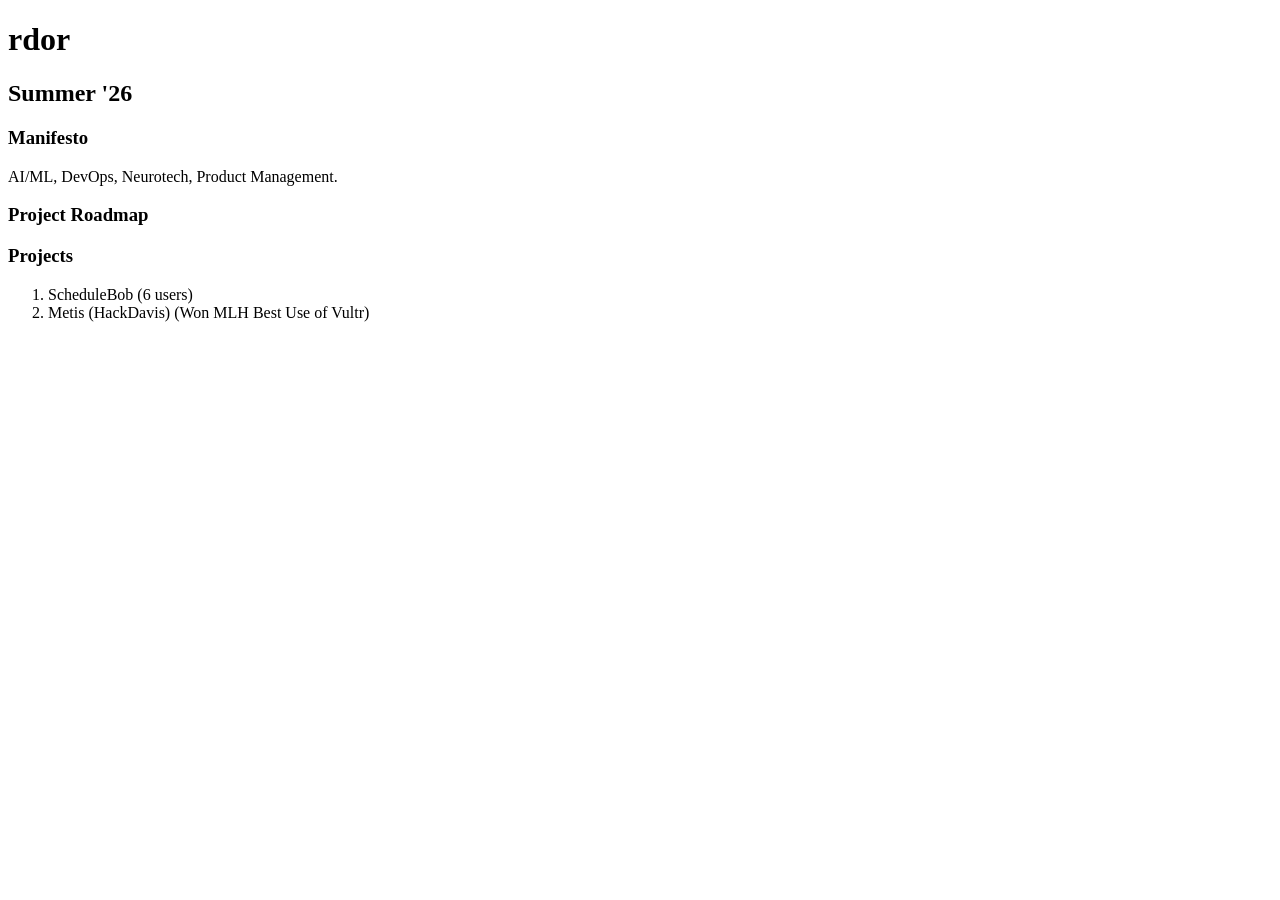
==== index.html @ 4d2eb52c "Initial structure" ====
<!DOCTYPE html>
<html lang="en">
<head>
    <meta charset="UTF-8">
    <meta name="viewport" content="width=device-width, initial-scale=1.0">
    <title>rdor</title>
</head>
<body>
    <h1>rdor</h1>
    <h2>Summer '26</h2>
    <h3>Manifesto</h3>
    <p>AI/ML, DevOps, Neurotech, Product Management.</p>
    <h3>Project Roadmap</h3>
    <ol>
    </ol>
    <h3>Projects</h3>
    <ol>
        <li>ScheduleBob (6 users)</li>
        <li>Metis (HackDavis) (Won MLH Best Use of Vultr)</li>
    </ol>
</body>
</html>
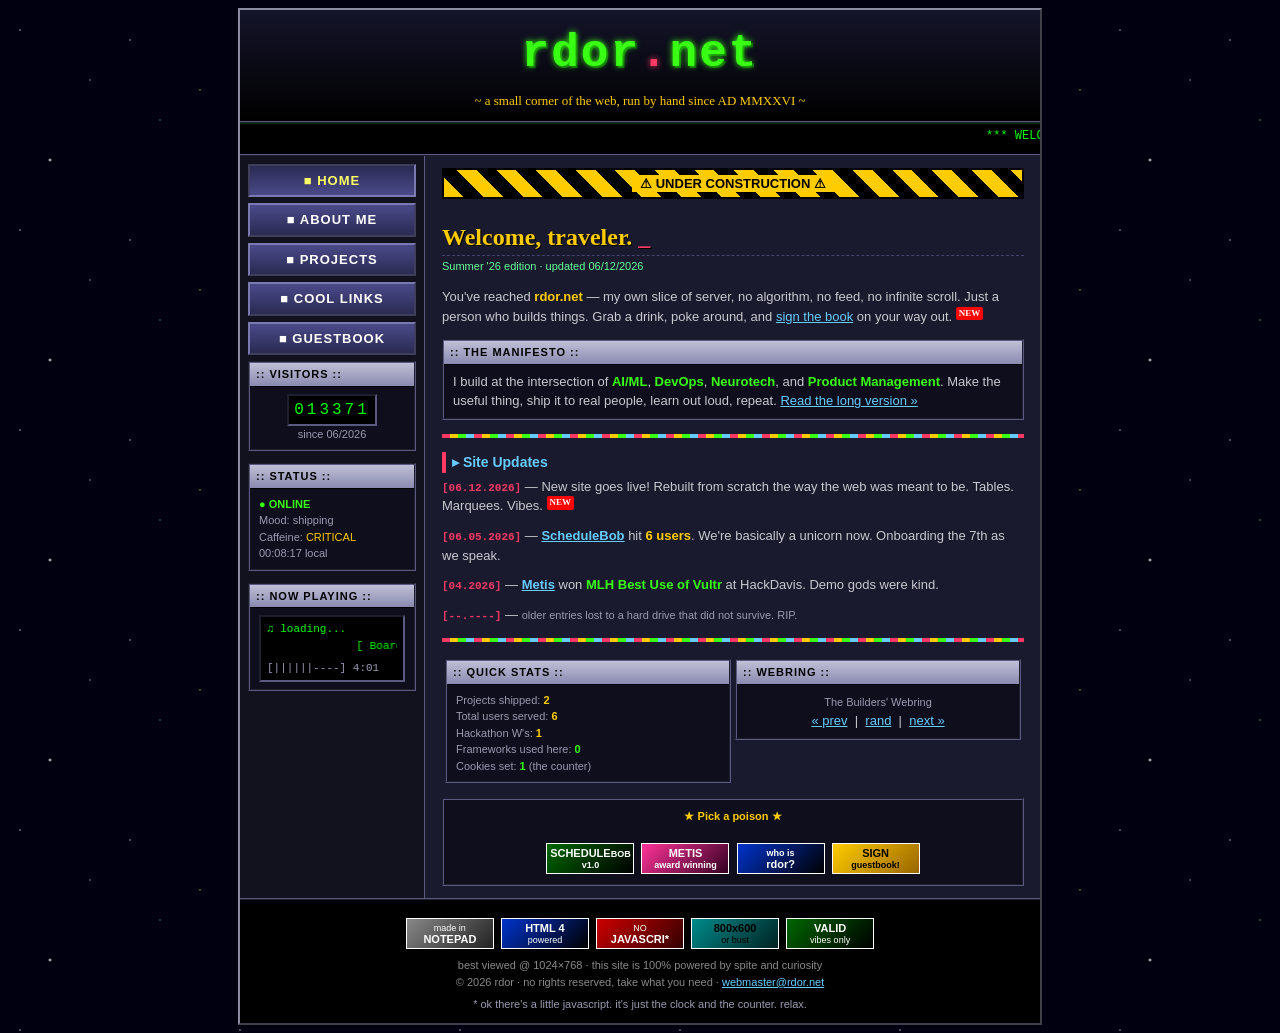
==== commit 6eb026a5: "Zamn Opus got taste" ====
--- a/index.html
+++ b/index.html
@@ -1,22 +1,203 @@
 <!DOCTYPE html>
+<!--
+   ____  ____   ___  ____   _ __   ___ _____
+  |  _ \|  _ \ / _ \|  _ \ | '_ \ / _ \_   _|
+  | |_) | | | | | | | |_) || | | |  __/ | |
+  |  _ <| |_| | |_| |  _ < |_| |_|\___| |_|
+  |_| \_\____/ \___/|_| \_\
+
+  rdor.net // hand-coded, no frameworks, no cookies (well, one — the hit counter)
+  if you're reading this: hi. the source is the site.
+-->
 <html lang="en">
 <head>
     <meta charset="UTF-8">
-    <meta name="viewport" content="width=device-width, initial-scale=1.0">
-    <title>rdor</title>
+    <meta http-equiv="X-UA-Compatible" content="IE=edge">
+    <meta name="viewport" content="width=820">
+    <meta name="description" content="rdor.net - personal HQ. AI/ML, DevOps, Neurotech, Product. Summer '26.">
+    <meta name="keywords" content="rdor, AI, ML, devops, neurotech, hackathon, personal homepage, webring">
+    <title>rdor.net :: HQ</title>
+    <link rel="stylesheet" href="style.css">
 </head>
 <body>
-    <h1>rdor</h1>
-    <h2>Summer '26</h2>
-    <h3>Manifesto</h3>
-    <p>AI/ML, DevOps, Neurotech, Product Management.</p>
-    <h3>Project Roadmap</h3>
-    <ol>
-    </ol>
-    <h3>Projects</h3>
-    <ol>
-        <li>ScheduleBob (6 users)</li>
-        <li>Metis (HackDavis) (Won MLH Best Use of Vultr)</li>
-    </ol>
+<div class="frame">
+
+    <!-- ===================== BANNER ===================== -->
+    <div class="banner">
+        <h1 class="logo">rdor<span class="dot">.</span>net</h1>
+        <p class="tagline">~ a small corner of the web, run by hand since AD MMXXVI ~</p>
+    </div>
+
+    <!-- ===================== TICKER ===================== -->
+    <div class="ticker">
+        <marquee scrollamount="4" behavior="scroll" direction="left">
+            *** WELCOME TO RDOR.NET *** you are visitor number
+            <span id="tickcount">000000</span> ***
+            ScheduleBob just crossed 6 users (!!) ***
+            Metis took MLH Best Use of Vultr @ HackDavis ***
+            sign the guestbook before you leave ***
+            this site looks best with the lights off ***
+        </marquee>
+    </div>
+
+    <!-- ===================== LAYOUT ===================== -->
+    <table class="layout"><tbody><tr>
+
+    <!-- --------------- SIDEBAR --------------- -->
+    <td class="sidebar">
+        <a class="navbtn here" href="index.html">&#9632; HOME</a>
+        <a class="navbtn" href="about.html">&#9632; ABOUT ME</a>
+        <a class="navbtn" href="projects.html">&#9632; PROJECTS</a>
+        <a class="navbtn" href="links.html">&#9632; COOL LINKS</a>
+        <a class="navbtn" href="guestbook.html">&#9632; GUESTBOOK</a>
+
+        <div class="panel">
+            <h3>:: Visitors ::</h3>
+            <div class="pbody" style="text-align:center;">
+                <div class="counter" id="hitcounter">000000</div>
+                <div class="small">since 06/2026</div>
+            </div>
+        </div>
+
+        <div class="panel">
+            <h3>:: Status ::</h3>
+            <div class="pbody small">
+                <span class="status-on">&#9679;</span> <b class="green">ONLINE</b><br>
+                Mood: shipping<br>
+                Caffeine: <span class="amber">CRITICAL</span><br>
+                <span id="localtime">--:--:--</span> local
+            </div>
+        </div>
+
+        <div class="panel">
+            <h3>:: Now Playing ::</h3>
+            <div class="pbody">
+                <div class="nowplaying">
+                    &#9835; loading...<br>
+                    <marquee scrollamount="3">[ Boards of Canada - Roygbiv ]</marquee>
+                    <span class="small">[||||||----] 4:01</span>
+                </div>
+            </div>
+        </div>
+    </td>
+
+    <!-- --------------- CONTENT --------------- -->
+    <td class="content">
+
+        <div class="construction">
+            <span>&#9888; UNDER CONSTRUCTION &#9888;</span>
+        </div>
+        <br>
+
+        <h2>Welcome, traveler. <span class="blink pink">_</span></h2>
+        <p class="subhead">Summer '26 edition &middot; updated 06/12/2026</p>
+
+        <p>
+            You've reached <b class="amber">rdor.net</b> &mdash; my own slice of server,
+            no algorithm, no feed, no infinite scroll. Just a person who builds things.
+            Grab a drink, poke around, and <a href="guestbook.html">sign the book</a>
+            on your way out. <span class="new">NEW</span>
+        </p>
+
+        <div class="panel">
+            <h3>:: The Manifesto ::</h3>
+            <div class="pbody">
+                <p style="margin:0;">
+                    I build at the intersection of
+                    <b class="green">AI/ML</b>,
+                    <b class="green">DevOps</b>,
+                    <b class="green">Neurotech</b>, and
+                    <b class="green">Product Management</b>.
+                    Make the useful thing, ship it to real people, learn out loud,
+                    repeat. <a href="about.html">Read the long version &raquo;</a>
+                </p>
+            </div>
+        </div>
+
+        <hr class="fancy">
+
+        <h4>&#9656; Site Updates</h4>
+
+        <div class="newsitem">
+            <span class="newsdate">[06.12.2026]</span> &mdash; New site goes live! Rebuilt
+            from scratch the way the web was meant to be. Tables. Marquees. Vibes.
+            <span class="new">NEW</span>
+        </div>
+        <div class="newsitem">
+            <span class="newsdate">[06.05.2026]</span> &mdash;
+            <a href="projects.html"><b>ScheduleBob</b></a> hit <b class="amber">6 users</b>.
+            We're basically a unicorn now. Onboarding the 7th as we speak.
+        </div>
+        <div class="newsitem">
+            <span class="newsdate">[04.2026]</span> &mdash;
+            <a href="projects.html"><b>Metis</b></a> won
+            <b class="green">MLH Best Use of Vultr</b> at HackDavis. Demo gods were kind.
+        </div>
+        <div class="newsitem">
+            <span class="newsdate">[--.----]</span> &mdash;
+            <span class="small">older entries lost to a hard drive that did not survive. RIP.</span>
+        </div>
+
+        <hr class="fancy">
+
+        <table width="100%"><tbody><tr>
+        <td width="50%" valign="top">
+            <div class="panel">
+                <h3>:: Quick Stats ::</h3>
+                <div class="pbody small">
+                    Projects shipped: <b class="amber">2</b><br>
+                    Total users served: <b class="amber">6</b><br>
+                    Hackathon W's: <b class="amber">1</b><br>
+                    Frameworks used here: <b class="green">0</b><br>
+                    Cookies set: <b class="green">1</b> (the counter)
+                </div>
+            </div>
+        </td>
+        <td width="50%" valign="top">
+            <div class="panel">
+                <h3>:: Webring ::</h3>
+                <div class="pbody" style="text-align:center;">
+                    <span class="small">The Builders' Webring</span><br>
+                    <a href="#">&laquo; prev</a> &nbsp;|&nbsp;
+                    <a href="#">rand</a> &nbsp;|&nbsp;
+                    <a href="#">next &raquo;</a>
+                </div>
+            </div>
+        </td>
+        </tr></tbody></table>
+
+        <div class="webring">
+            <b class="amber">&#9733; Pick a poison &#9733;</b><br><br>
+            <a class="btn88 b-green" href="projects.html"><b>SCHEDULE</b>BOB v1.0</a>
+            <a class="btn88 b-pink" href="projects.html"><b>METIS</b><br>award winning</a>
+            <a class="btn88 b-blue" href="about.html">who is<br><b>rdor?</b></a>
+            <a class="btn88 b-gold" href="guestbook.html"><b>SIGN</b><br>guestbook!</a>
+        </div>
+
+    </td>
+    </tr></tbody></table>
+
+    <!-- ===================== FOOTER ===================== -->
+    <div class="footer">
+        <div class="badges">
+            <a class="btn88 b-grey" href="#">made in<br><b>NOTEPAD</b></a>
+            <a class="btn88 b-blue" href="#"><b>HTML 4</b><br>powered</a>
+            <a class="btn88 b-red" href="#">NO<br><b>JAVASCRI*</b></a>
+            <a class="btn88 b-cyan" href="#"><b>800x600</b><br>or bust</a>
+            <a class="btn88 b-green" href="#"><b>VALID</b><br>vibes only</a>
+        </div>
+        <div>
+            best viewed @ 1024&times;768 &middot; this site is 100&#37; powered by spite and curiosity<br>
+            &copy; 2026 rdor &middot; no rights reserved, take what you need &middot;
+            <a href="mailto:rpatdoria@gmail.com">webmaster@rdor.net</a>
+        </div>
+        <div class="small" style="margin-top:6px;">
+            * ok there's a little javascript. it's just the clock and the counter. relax.
+        </div>
+    </div>
+
+</div>
+
+<script src="script.js"></script>
 </body>
-</html>+</html>
--- a/style.css
+++ b/style.css
@@ -0,0 +1,319 @@
+/* ============================================================= *
+ *  rdor.net  ::  master stylesheet  ::  hand-coded in Notepad    *
+ *  best viewed @ 1024x768 in a browser that respects the craft  *
+ * ============================================================= */
+
+html, body {
+    margin: 0;
+    padding: 0;
+}
+
+body {
+    /* tiled starfield, but it's all CSS so the GIF doesn't 404 in 2026 */
+    background-color: #000010;
+    background-image:
+        radial-gradient(1px 1px at 20px 30px, #fff, transparent),
+        radial-gradient(1px 1px at 90px 80px, #9fefff, transparent),
+        radial-gradient(1px 1px at 130px 40px, #fff, transparent),
+        radial-gradient(1px 1px at 160px 120px, #66ff99, transparent),
+        radial-gradient(2px 2px at 50px 160px, #ffffff, transparent),
+        radial-gradient(1px 1px at 200px 90px, #ffd9a0, transparent);
+    background-size: 220px 200px;
+    color: #c8c8d0;
+    font-family: Verdana, Geneva, "MS Sans Serif", sans-serif;
+    font-size: 13px;
+    line-height: 1.5;
+}
+
+a {
+    color: #66ccff;
+    text-decoration: underline;
+}
+a:visited { color: #b18cff; }
+a:hover {
+    color: #000040;
+    background: #ffff66;
+    text-decoration: none;
+}
+
+/* ------- the page frame: an honest-to-god layout table ------- */
+.frame {
+    width: 800px;
+    margin: 8px auto;
+    border: 2px outset #8a8aa0;
+    background: #1a1a2e;
+}
+
+/* ----------------------- top banner -------------------------- */
+.banner {
+    background: #000;
+    border-bottom: 2px ridge #5a5a80;
+    text-align: center;
+    padding: 10px 0 6px 0;
+    background-image: linear-gradient(180deg, #14142a, #000);
+}
+.banner .logo {
+    font-family: "Courier New", monospace;
+    font-weight: bold;
+    font-size: 46px;
+    letter-spacing: 2px;
+    margin: 0;
+    color: #39ff14;
+    text-shadow: 0 0 6px #39ff14, 2px 2px 0 #0a5d00;
+}
+.banner .logo .dot { color: #ff3864; text-shadow: 0 0 6px #ff3864; }
+.banner .tagline {
+    font-family: "Comic Sans MS", "Times New Roman", cursive;
+    color: #ffcc00;
+    font-size: 13px;
+    margin: 2px 0 4px 0;
+}
+
+/* ----------------------- marquee ----------------------------- */
+.ticker {
+    background: #000;
+    color: #00ff00;
+    font-family: "Courier New", monospace;
+    font-size: 12px;
+    border-top: 1px solid #003300;
+    border-bottom: 2px ridge #5a5a80;
+    padding: 3px 0;
+    overflow: hidden;
+}
+
+/* ----------------------- body grid --------------------------- */
+.layout { width: 100%; border-collapse: collapse; }
+.layout > tbody > tr > td { vertical-align: top; }
+
+.sidebar {
+    width: 168px;
+    background: #12121f;
+    border-right: 2px ridge #5a5a80;
+    padding: 8px;
+}
+.content {
+    padding: 12px 16px;
+}
+
+/* ----------------------- nav buttons ------------------------- */
+.navbtn {
+    display: block;
+    text-align: center;
+    margin: 0 0 6px 0;
+    padding: 5px 0;
+    color: #ffffff !important;
+    font-weight: bold;
+    text-decoration: none !important;
+    border: 2px outset #7a7ab0;
+    background: linear-gradient(180deg, #4a4a8a, #2a2a52);
+    letter-spacing: 1px;
+}
+.navbtn:hover {
+    border-style: inset;
+    background: linear-gradient(180deg, #ffcc00, #ff9900);
+    color: #000040 !important;
+}
+.navbtn.here {
+    border-style: inset;
+    background: linear-gradient(180deg, #2a2a52, #4a4a8a);
+    color: #ffff66 !important;
+}
+
+/* ----------------------- panels ------------------------------ */
+.panel {
+    border: 2px groove #5a5a80;
+    background: #0e0e1c;
+    margin: 0 0 12px 0;
+}
+.panel h3 {
+    margin: 0;
+    padding: 3px 6px;
+    font-size: 11px;
+    text-transform: uppercase;
+    letter-spacing: 1px;
+    color: #000;
+    background: linear-gradient(180deg, #c0c0d8, #8a8ab0);
+    border-bottom: 1px solid #000;
+}
+.panel .pbody { padding: 7px 9px; }
+
+/* ----------------------- content type ------------------------ */
+.content h2 {
+    font-family: "Times New Roman", Georgia, serif;
+    color: #ffcc00;
+    font-size: 24px;
+    margin: 0 0 2px 0;
+    border-bottom: 1px dashed #44446a;
+    text-shadow: 1px 1px 0 #000;
+}
+.content h2 .blink { color: #ff3864; }
+.subhead { color: #66ff99; font-size: 11px; margin: 0 0 12px 0; }
+
+.content h4 {
+    color: #66ccff;
+    margin: 14px 0 4px 0;
+    border-left: 4px solid #ff3864;
+    padding-left: 6px;
+    font-size: 14px;
+}
+
+hr.fancy {
+    border: 0;
+    height: 4px;
+    background: repeating-linear-gradient(90deg, #ff3864 0 8px, #ffcc00 8px 16px, #39ff14 16px 24px, #66ccff 24px 32px);
+    margin: 14px 0;
+}
+
+/* ----------------------- update log -------------------------- */
+.newsitem { margin: 0 0 10px 0; }
+.newsdate {
+    color: #ff3864;
+    font-family: "Courier New", monospace;
+    font-size: 11px;
+    font-weight: bold;
+}
+
+/* ----------------------- hit counter ------------------------- */
+.counter {
+    font-family: "Courier New", monospace;
+    background: #000;
+    color: #00ff00;
+    border: 2px inset #5a5a80;
+    padding: 2px 5px;
+    letter-spacing: 3px;
+    font-size: 16px;
+    display: inline-block;
+}
+
+/* ----------------------- 88x31 buttons ----------------------- */
+.btn88 {
+    display: inline-block;
+    width: 88px;
+    height: 31px;
+    line-height: 11px;
+    margin: 2px;
+    border: 1px solid #fff;
+    font-family: "MS Sans Serif", Tahoma, sans-serif;
+    font-size: 9px;
+    text-align: center;
+    color: #fff;
+    text-decoration: none !important;
+    overflow: hidden;
+    vertical-align: middle;
+    box-sizing: border-box;
+    padding-top: 4px;
+}
+.btn88 b { font-size: 11px; }
+.btn88:hover { background: #ffff66 !important; color: #000 !important; }
+
+/* a tiny palette of fake-badge gradients */
+.b-blue  { background: linear-gradient(135deg, #0033cc, #000); }
+.b-red   { background: linear-gradient(135deg, #cc0000, #330000); }
+.b-green { background: linear-gradient(135deg, #006600, #000); }
+.b-pink  { background: linear-gradient(135deg, #ff3399, #330022); }
+.b-cyan  { background: linear-gradient(135deg, #008b8b, #002222); color:#000; }
+.b-gold  { background: linear-gradient(135deg, #ffcc00, #996600); color:#000; }
+.b-grey  { background: linear-gradient(135deg, #888, #222); }
+
+/* ----------------------- under construction ------------------ */
+.construction {
+    background: repeating-linear-gradient(45deg, #ffcc00 0 14px, #000 14px 28px);
+    color: #000;
+    text-align: center;
+    font-weight: bold;
+    font-family: "Arial Black", Arial, sans-serif;
+    padding: 4px 0;
+    border: 2px solid #000;
+}
+.construction span {
+    background: #ffcc00;
+    padding: 1px 8px;
+}
+
+/* ----------------------- guestbook --------------------------- */
+.gbentry {
+    border: 1px solid #33335a;
+    background: #0a0a16;
+    padding: 6px 8px;
+    margin: 0 0 8px 0;
+}
+.gbmeta { color: #66ff99; font-size: 11px; }
+.gbmeta b { color: #ffcc00; }
+.gbtext { margin: 4px 0 0 0; }
+
+input.retro, textarea.retro {
+    background: #000;
+    color: #00ff00;
+    border: 2px inset #5a5a80;
+    font-family: "Courier New", monospace;
+    font-size: 12px;
+    padding: 3px;
+}
+.submit {
+    background: linear-gradient(180deg, #d0d0e0, #9a9ab8);
+    border: 2px outset #cfcfe8;
+    color: #000;
+    font-weight: bold;
+    padding: 3px 12px;
+    cursor: pointer;
+}
+.submit:active { border-style: inset; }
+
+/* ----------------------- now playing ------------------------- */
+.nowplaying {
+    font-family: "Courier New", monospace;
+    font-size: 11px;
+    color: #00ff00;
+    background: #000;
+    border: 2px inset #5a5a80;
+    padding: 4px 6px;
+}
+
+/* ----------------------- webring ----------------------------- */
+.webring {
+    text-align: center;
+    border: 2px groove #5a5a80;
+    background: #0e0e1c;
+    padding: 8px;
+    font-size: 11px;
+}
+.webring a { font-weight: bold; }
+
+/* ----------------------- footer ------------------------------ */
+.footer {
+    background: #000;
+    border-top: 2px ridge #5a5a80;
+    text-align: center;
+    padding: 10px 8px;
+    font-size: 11px;
+    color: #888;
+}
+.footer .badges { margin: 6px 0; }
+
+.small { font-size: 11px; color: #9a9ab0; }
+.green { color: #39ff14; }
+.amber { color: #ffcc00; }
+.pink  { color: #ff3864; }
+ul.disc { padding-left: 20px; }
+ul.disc li { margin: 3px 0; }
+
+/* a "new!" gif, hand-rolled */
+.new {
+    display: inline-block;
+    font-family: "Comic Sans MS", cursive;
+    font-size: 9px;
+    font-weight: bold;
+    color: #fff;
+    background: #ff0000;
+    padding: 0 3px;
+    border-radius: 2px;
+    animation: newblink 1s steps(2, jump-none) infinite;
+    vertical-align: super;
+}
+@keyframes newblink { 50% { opacity: 0; } }
+
+.blink { animation: newblink 1.1s steps(2, jump-none) infinite; }
+
+/* online status dot */
+.status-on  { color: #39ff14; }
+.status-off { color: #ff3864; }
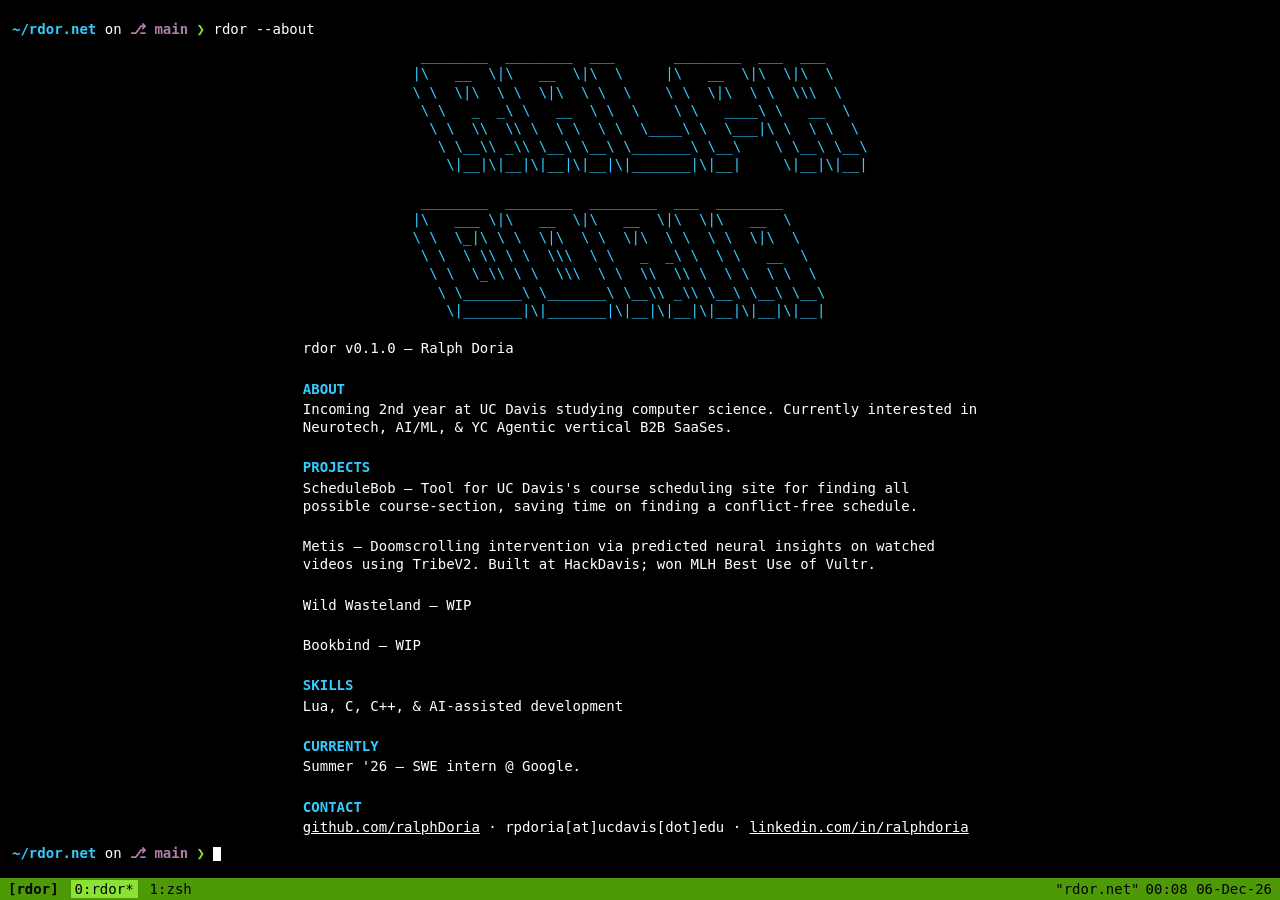
==== commit 5757192e: "Terminal style" ====
--- a/index.html
+++ b/index.html
@@ -1,203 +1,93 @@
 <!DOCTYPE html>
-<!--
-   ____  ____   ___  ____   _ __   ___ _____
-  |  _ \|  _ \ / _ \|  _ \ | '_ \ / _ \_   _|
-  | |_) | | | | | | | |_) || | | |  __/ | |
-  |  _ <| |_| | |_| |  _ < |_| |_|\___| |_|
-  |_| \_\____/ \___/|_| \_\
-
-  rdor.net // hand-coded, no frameworks, no cookies (well, one — the hit counter)
-  if you're reading this: hi. the source is the site.
--->
 <html lang="en">
 <head>
     <meta charset="UTF-8">
-    <meta http-equiv="X-UA-Compatible" content="IE=edge">
-    <meta name="viewport" content="width=820">
-    <meta name="description" content="rdor.net - personal HQ. AI/ML, DevOps, Neurotech, Product. Summer '26.">
-    <meta name="keywords" content="rdor, AI, ML, devops, neurotech, hackathon, personal homepage, webring">
-    <title>rdor.net :: HQ</title>
+    <meta name="viewport" content="width=device-width, initial-scale=1.0">
+    <title>rdor</title>
     <link rel="stylesheet" href="style.css">
 </head>
 <body>
-<div class="frame">
+    <div class="pane-wrap">
+        <div class="pane" id="pane">
+            <p class="prompt"><span class="dir">~/rdor.net</span> on <span class="branch">⎇ main</span> <span class="arrow">❯</span> <span class="cmd">rdor --about</span></p>
+            <pre class="logo">
+ ________  ________  ___       ________  ___  ___
+|\   __  \|\   __  \|\  \     |\   __  \|\  \|\  \
+\ \  \|\  \ \  \|\  \ \  \    \ \  \|\  \ \  \\\  \
+ \ \   _  _\ \   __  \ \  \    \ \   ____\ \   __  \
+  \ \  \\  \\ \  \ \  \ \  \____\ \  \___|\ \  \ \  \
+   \ \__\\ _\\ \__\ \__\ \_______\ \__\    \ \__\ \__\
+    \|__|\|__|\|__|\|__|\|_______|\|__|     \|__|\|__|
 
-    <!-- ===================== BANNER ===================== -->
-    <div class="banner">
-        <h1 class="logo">rdor<span class="dot">.</span>net</h1>
-        <p class="tagline">~ a small corner of the web, run by hand since AD MMXXVI ~</p>
+ ________  ________  ________  ___  ________
+|\   ___ \|\   __  \|\   __  \|\  \|\   __  \
+\ \  \_|\ \ \  \|\  \ \  \|\  \ \  \ \  \|\  \
+ \ \  \ \\ \ \  \\\  \ \   _  _\ \  \ \   __  \
+  \ \  \_\\ \ \  \\\  \ \  \\  \\ \  \ \  \ \  \
+   \ \_______\ \_______\ \__\\ _\\ \__\ \__\ \__\
+    \|_______|\|_______|\|__|\|__|\|__|\|__|\|__|
+            </pre>
+            <div class="about">
+                <p>rdor v0.1.0 — Ralph Doria</p>
+                <p>&nbsp;</p>
+                <p><span class="key">ABOUT</span></p>
+                <p>Incoming 2nd year at UC Davis studying computer science. Currently interested in Neurotech, AI/ML, & YC Agentic vertical B2B SaaSes.</p>
+                <p>&nbsp;</p>
+                <p><span class="key">PROJECTS</span></p>
+                <p>ScheduleBob — Tool for UC Davis's course scheduling site for finding all possible course-section, saving time on finding a conflict-free schedule.</p>
+                <p>&nbsp;</p>
+                <p>Metis — Doomscrolling intervention via predicted neural insights on watched videos using TribeV2. Built at HackDavis; won MLH Best Use of Vultr.</p>
+                <p>&nbsp;</p>
+                <p>Wild Wasteland — WIP</p>
+                <p>&nbsp;</p>
+                <p>Bookbind — WIP</p>
+                <p>&nbsp;</p>
+                <p><span class="key">SKILLS</span></p>
+                <p>Lua, C, C++, & AI-assisted development</p>
+                <p>&nbsp;</p>
+                <p><span class="key">CURRENTLY</span></p>
+                <p>Summer '26 — SWE intern @ Google.</p>
+                <p>&nbsp;</p>
+                <p><span class="key">CONTACT</span></p>
+                <p><a href="https://github.com/ralphDoria" target="_blank" rel="noopener noreferrer">github.com/ralphDoria</a> · rpdoria[at]ucdavis[dot]edu · <a href="https://www.linkedin.com/in/ralphdoria" target="_blank" rel="noopener noreferrer">linkedin.com/in/ralphdoria</a></p>
+            </div>
+            <p class="prompt"><span class="dir">~/rdor.net</span> on <span class="branch">⎇ main</span> <span class="arrow">❯</span> <span class="cursor"></span></p>
+        </div>
+        <span class="copy-mode" id="copy-mode"></span>
     </div>
+    <div class="tmux">
+        <span class="tmux-session">[rdor]</span>
+        <span class="tmux-window tmux-active">0:rdor*</span>
+        <span class="tmux-window">1:zsh</span>
+        <span class="tmux-right"><span class="tmux-host">"rdor.net"</span> <span id="tmux-clock"></span></span>
+    </div>
+    <script>
+        function tick() {
+            const now = new Date();
+            const time = now.toTimeString().slice(0, 5);
+            const date = now.toLocaleDateString('en-GB', { day: '2-digit', month: 'short', year: '2-digit' }).replace(/ /g, '-');
+            document.getElementById('tmux-clock').textContent = time + ' ' + date;
+        }
+        tick();
+        setInterval(tick, 1000);
 
-    <!-- ===================== TICKER ===================== -->
-    <div class="ticker">
-        <marquee scrollamount="4" behavior="scroll" direction="left">
-            *** WELCOME TO RDOR.NET *** you are visitor number
-            <span id="tickcount">000000</span> ***
-            ScheduleBob just crossed 6 users (!!) ***
-            Metis took MLH Best Use of Vultr @ HackDavis ***
-            sign the guestbook before you leave ***
-            this site looks best with the lights off ***
-        </marquee>
-    </div>
-
-    <!-- ===================== LAYOUT ===================== -->
-    <table class="layout"><tbody><tr>
-
-    <!-- --------------- SIDEBAR --------------- -->
-    <td class="sidebar">
-        <a class="navbtn here" href="index.html">&#9632; HOME</a>
-        <a class="navbtn" href="about.html">&#9632; ABOUT ME</a>
-        <a class="navbtn" href="projects.html">&#9632; PROJECTS</a>
-        <a class="navbtn" href="links.html">&#9632; COOL LINKS</a>
-        <a class="navbtn" href="guestbook.html">&#9632; GUESTBOOK</a>
-
-        <div class="panel">
-            <h3>:: Visitors ::</h3>
-            <div class="pbody" style="text-align:center;">
-                <div class="counter" id="hitcounter">000000</div>
-                <div class="small">since 06/2026</div>
-            </div>
-        </div>
-
-        <div class="panel">
-            <h3>:: Status ::</h3>
-            <div class="pbody small">
-                <span class="status-on">&#9679;</span> <b class="green">ONLINE</b><br>
-                Mood: shipping<br>
-                Caffeine: <span class="amber">CRITICAL</span><br>
-                <span id="localtime">--:--:--</span> local
-            </div>
-        </div>
-
-        <div class="panel">
-            <h3>:: Now Playing ::</h3>
-            <div class="pbody">
-                <div class="nowplaying">
-                    &#9835; loading...<br>
-                    <marquee scrollamount="3">[ Boards of Canada - Roygbiv ]</marquee>
-                    <span class="small">[||||||----] 4:01</span>
-                </div>
-            </div>
-        </div>
-    </td>
-
-    <!-- --------------- CONTENT --------------- -->
-    <td class="content">
-
-        <div class="construction">
-            <span>&#9888; UNDER CONSTRUCTION &#9888;</span>
-        </div>
-        <br>
-
-        <h2>Welcome, traveler. <span class="blink pink">_</span></h2>
-        <p class="subhead">Summer '26 edition &middot; updated 06/12/2026</p>
-
-        <p>
-            You've reached <b class="amber">rdor.net</b> &mdash; my own slice of server,
-            no algorithm, no feed, no infinite scroll. Just a person who builds things.
-            Grab a drink, poke around, and <a href="guestbook.html">sign the book</a>
-            on your way out. <span class="new">NEW</span>
-        </p>
-
-        <div class="panel">
-            <h3>:: The Manifesto ::</h3>
-            <div class="pbody">
-                <p style="margin:0;">
-                    I build at the intersection of
-                    <b class="green">AI/ML</b>,
-                    <b class="green">DevOps</b>,
-                    <b class="green">Neurotech</b>, and
-                    <b class="green">Product Management</b>.
-                    Make the useful thing, ship it to real people, learn out loud,
-                    repeat. <a href="about.html">Read the long version &raquo;</a>
-                </p>
-            </div>
-        </div>
-
-        <hr class="fancy">
-
-        <h4>&#9656; Site Updates</h4>
-
-        <div class="newsitem">
-            <span class="newsdate">[06.12.2026]</span> &mdash; New site goes live! Rebuilt
-            from scratch the way the web was meant to be. Tables. Marquees. Vibes.
-            <span class="new">NEW</span>
-        </div>
-        <div class="newsitem">
-            <span class="newsdate">[06.05.2026]</span> &mdash;
-            <a href="projects.html"><b>ScheduleBob</b></a> hit <b class="amber">6 users</b>.
-            We're basically a unicorn now. Onboarding the 7th as we speak.
-        </div>
-        <div class="newsitem">
-            <span class="newsdate">[04.2026]</span> &mdash;
-            <a href="projects.html"><b>Metis</b></a> won
-            <b class="green">MLH Best Use of Vultr</b> at HackDavis. Demo gods were kind.
-        </div>
-        <div class="newsitem">
-            <span class="newsdate">[--.----]</span> &mdash;
-            <span class="small">older entries lost to a hard drive that did not survive. RIP.</span>
-        </div>
-
-        <hr class="fancy">
-
-        <table width="100%"><tbody><tr>
-        <td width="50%" valign="top">
-            <div class="panel">
-                <h3>:: Quick Stats ::</h3>
-                <div class="pbody small">
-                    Projects shipped: <b class="amber">2</b><br>
-                    Total users served: <b class="amber">6</b><br>
-                    Hackathon W's: <b class="amber">1</b><br>
-                    Frameworks used here: <b class="green">0</b><br>
-                    Cookies set: <b class="green">1</b> (the counter)
-                </div>
-            </div>
-        </td>
-        <td width="50%" valign="top">
-            <div class="panel">
-                <h3>:: Webring ::</h3>
-                <div class="pbody" style="text-align:center;">
-                    <span class="small">The Builders' Webring</span><br>
-                    <a href="#">&laquo; prev</a> &nbsp;|&nbsp;
-                    <a href="#">rand</a> &nbsp;|&nbsp;
-                    <a href="#">next &raquo;</a>
-                </div>
-            </div>
-        </td>
-        </tr></tbody></table>
-
-        <div class="webring">
-            <b class="amber">&#9733; Pick a poison &#9733;</b><br><br>
-            <a class="btn88 b-green" href="projects.html"><b>SCHEDULE</b>BOB v1.0</a>
-            <a class="btn88 b-pink" href="projects.html"><b>METIS</b><br>award winning</a>
-            <a class="btn88 b-blue" href="about.html">who is<br><b>rdor?</b></a>
-            <a class="btn88 b-gold" href="guestbook.html"><b>SIGN</b><br>guestbook!</a>
-        </div>
-
-    </td>
-    </tr></tbody></table>
-
-    <!-- ===================== FOOTER ===================== -->
-    <div class="footer">
-        <div class="badges">
-            <a class="btn88 b-grey" href="#">made in<br><b>NOTEPAD</b></a>
-            <a class="btn88 b-blue" href="#"><b>HTML 4</b><br>powered</a>
-            <a class="btn88 b-red" href="#">NO<br><b>JAVASCRI*</b></a>
-            <a class="btn88 b-cyan" href="#"><b>800x600</b><br>or bust</a>
-            <a class="btn88 b-green" href="#"><b>VALID</b><br>vibes only</a>
-        </div>
-        <div>
-            best viewed @ 1024&times;768 &middot; this site is 100&#37; powered by spite and curiosity<br>
-            &copy; 2026 rdor &middot; no rights reserved, take what you need &middot;
-            <a href="mailto:rpatdoria@gmail.com">webmaster@rdor.net</a>
-        </div>
-        <div class="small" style="margin-top:6px;">
-            * ok there's a little javascript. it's just the clock and the counter. relax.
-        </div>
-    </div>
-
-</div>
-
-<script src="script.js"></script>
+        const pane = document.getElementById('pane');
+        const copyMode = document.getElementById('copy-mode');
+        function updateCopyMode() {
+            const lineHeight = parseFloat(getComputedStyle(pane).lineHeight);
+            const maxScroll = pane.scrollHeight - pane.clientHeight;
+            const fromBottom = Math.round((maxScroll - pane.scrollTop) / lineHeight);
+            const total = Math.round(maxScroll / lineHeight);
+            if (fromBottom > 0) {
+                copyMode.textContent = '[' + fromBottom + '/' + total + ']';
+                copyMode.style.display = 'block';
+            } else {
+                copyMode.style.display = 'none';
+            }
+        }
+        pane.addEventListener('scroll', updateCopyMode);
+        window.addEventListener('resize', updateCopyMode);
+        updateCopyMode();
+    </script>
 </body>
 </html>
--- a/style.css
+++ b/style.css
@@ -1,319 +1,164 @@
-/* ============================================================= *
- *  rdor.net  ::  master stylesheet  ::  hand-coded in Notepad    *
- *  best viewed @ 1024x768 in a browser that respects the craft  *
- * ============================================================= */
-
-html, body {
+body {
+    background-color: black;
+    color: white;
+    font-family: monospace;
+    font-size: 14px;
+    line-height: 1.3;
     margin: 0;
-    padding: 0;
-}
-
-body {
-    /* tiled starfield, but it's all CSS so the GIF doesn't 404 in 2026 */
-    background-color: #000010;
-    background-image:
-        radial-gradient(1px 1px at 20px 30px, #fff, transparent),
-        radial-gradient(1px 1px at 90px 80px, #9fefff, transparent),
-        radial-gradient(1px 1px at 130px 40px, #fff, transparent),
-        radial-gradient(1px 1px at 160px 120px, #66ff99, transparent),
-        radial-gradient(2px 2px at 50px 160px, #ffffff, transparent),
-        radial-gradient(1px 1px at 200px 90px, #ffd9a0, transparent);
-    background-size: 220px 200px;
-    color: #c8c8d0;
-    font-family: Verdana, Geneva, "MS Sans Serif", sans-serif;
-    font-size: 13px;
-    line-height: 1.5;
-}
-
-a {
-    color: #66ccff;
-    text-decoration: underline;
-}
-a:visited { color: #b18cff; }
-a:hover {
-    color: #000040;
-    background: #ffff66;
-    text-decoration: none;
-}
-
-/* ------- the page frame: an honest-to-god layout table ------- */
-.frame {
-    width: 800px;
-    margin: 8px auto;
-    border: 2px outset #8a8aa0;
-    background: #1a1a2e;
-}
-
-/* ----------------------- top banner -------------------------- */
-.banner {
-    background: #000;
-    border-bottom: 2px ridge #5a5a80;
-    text-align: center;
-    padding: 10px 0 6px 0;
-    background-image: linear-gradient(180deg, #14142a, #000);
-}
-.banner .logo {
-    font-family: "Courier New", monospace;
-    font-weight: bold;
-    font-size: 46px;
-    letter-spacing: 2px;
-    margin: 0;
-    color: #39ff14;
-    text-shadow: 0 0 6px #39ff14, 2px 2px 0 #0a5d00;
-}
-.banner .logo .dot { color: #ff3864; text-shadow: 0 0 6px #ff3864; }
-.banner .tagline {
-    font-family: "Comic Sans MS", "Times New Roman", cursive;
-    color: #ffcc00;
-    font-size: 13px;
-    margin: 2px 0 4px 0;
-}
-
-/* ----------------------- marquee ----------------------------- */
-.ticker {
-    background: #000;
-    color: #00ff00;
-    font-family: "Courier New", monospace;
-    font-size: 12px;
-    border-top: 1px solid #003300;
-    border-bottom: 2px ridge #5a5a80;
-    padding: 3px 0;
+    height: 100vh;
+    display: flex;
+    flex-direction: column;
     overflow: hidden;
 }
 
-/* ----------------------- body grid --------------------------- */
-.layout { width: 100%; border-collapse: collapse; }
-.layout > tbody > tr > td { vertical-align: top; }
-
-.sidebar {
-    width: 168px;
-    background: #12121f;
-    border-right: 2px ridge #5a5a80;
-    padding: 8px;
-}
-.content {
-    padding: 12px 16px;
+.pane-wrap {
+    position: relative;
+    flex: 1;
+    min-height: 120px;
+    display: flex;
+    flex-direction: column;
 }
 
-/* ----------------------- nav buttons ------------------------- */
-.navbtn {
-    display: block;
-    text-align: center;
-    margin: 0 0 6px 0;
-    padding: 5px 0;
-    color: #ffffff !important;
-    font-weight: bold;
-    text-decoration: none !important;
-    border: 2px outset #7a7ab0;
-    background: linear-gradient(180deg, #4a4a8a, #2a2a52);
-    letter-spacing: 1px;
-}
-.navbtn:hover {
-    border-style: inset;
-    background: linear-gradient(180deg, #ffcc00, #ff9900);
-    color: #000040 !important;
-}
-.navbtn.here {
-    border-style: inset;
-    background: linear-gradient(180deg, #2a2a52, #4a4a8a);
-    color: #ffff66 !important;
+.pane {
+    flex: 1;
+    padding: 12px;
+    overflow-y: auto;
+    /* tmux copy mode has no scrollbar; the [n/total] indicator shows position */
+    scrollbar-width: none;
 }
 
-/* ----------------------- panels ------------------------------ */
-.panel {
-    border: 2px groove #5a5a80;
-    background: #0e0e1c;
-    margin: 0 0 12px 0;
-}
-.panel h3 {
-    margin: 0;
-    padding: 3px 6px;
-    font-size: 11px;
-    text-transform: uppercase;
-    letter-spacing: 1px;
-    color: #000;
-    background: linear-gradient(180deg, #c0c0d8, #8a8ab0);
-    border-bottom: 1px solid #000;
-}
-.panel .pbody { padding: 7px 9px; }
-
-/* ----------------------- content type ------------------------ */
-.content h2 {
-    font-family: "Times New Roman", Georgia, serif;
-    color: #ffcc00;
-    font-size: 24px;
-    margin: 0 0 2px 0;
-    border-bottom: 1px dashed #44446a;
-    text-shadow: 1px 1px 0 #000;
-}
-.content h2 .blink { color: #ff3864; }
-.subhead { color: #66ff99; font-size: 11px; margin: 0 0 12px 0; }
-
-.content h4 {
-    color: #66ccff;
-    margin: 14px 0 4px 0;
-    border-left: 4px solid #ff3864;
-    padding-left: 6px;
-    font-size: 14px;
+.pane::-webkit-scrollbar {
+    display: none;
 }
 
-hr.fancy {
-    border: 0;
-    height: 4px;
-    background: repeating-linear-gradient(90deg, #ff3864 0 8px, #ffcc00 8px 16px, #39ff14 16px 24px, #66ccff 24px 32px);
-    margin: 14px 0;
-}
-
-/* ----------------------- update log -------------------------- */
-.newsitem { margin: 0 0 10px 0; }
-.newsdate {
-    color: #ff3864;
-    font-family: "Courier New", monospace;
-    font-size: 11px;
+.copy-mode {
+    display: none;
+    position: absolute;
+    top: 4px;
+    right: 8px;
+    background: #fce94f;
+    color: black;
+    padding: 0 4px;
     font-weight: bold;
 }
 
-/* ----------------------- hit counter ------------------------- */
-.counter {
-    font-family: "Courier New", monospace;
-    background: #000;
-    color: #00ff00;
-    border: 2px inset #5a5a80;
-    padding: 2px 5px;
-    letter-spacing: 3px;
-    font-size: 16px;
-    display: inline-block;
+.about {
+    /* centered as a block, but text reads left-aligned within it */
+    width: fit-content;
+    max-width: 80ch;
+    margin: 0 auto;
+    text-align: left;
 }
 
-/* ----------------------- 88x31 buttons ----------------------- */
-.btn88 {
-    display: inline-block;
-    width: 88px;
-    height: 31px;
-    line-height: 11px;
-    margin: 2px;
-    border: 1px solid #fff;
-    font-family: "MS Sans Serif", Tahoma, sans-serif;
-    font-size: 9px;
-    text-align: center;
-    color: #fff;
-    text-decoration: none !important;
-    overflow: hidden;
-    vertical-align: middle;
-    box-sizing: border-box;
-    padding-top: 4px;
-}
-.btn88 b { font-size: 11px; }
-.btn88:hover { background: #ffff66 !important; color: #000 !important; }
-
-/* a tiny palette of fake-badge gradients */
-.b-blue  { background: linear-gradient(135deg, #0033cc, #000); }
-.b-red   { background: linear-gradient(135deg, #cc0000, #330000); }
-.b-green { background: linear-gradient(135deg, #006600, #000); }
-.b-pink  { background: linear-gradient(135deg, #ff3399, #330022); }
-.b-cyan  { background: linear-gradient(135deg, #008b8b, #002222); color:#000; }
-.b-gold  { background: linear-gradient(135deg, #ffcc00, #996600); color:#000; }
-.b-grey  { background: linear-gradient(135deg, #888, #222); }
-
-/* ----------------------- under construction ------------------ */
-.construction {
-    background: repeating-linear-gradient(45deg, #ffcc00 0 14px, #000 14px 28px);
-    color: #000;
-    text-align: center;
-    font-weight: bold;
-    font-family: "Arial Black", Arial, sans-serif;
-    padding: 4px 0;
-    border: 2px solid #000;
-}
-.construction span {
-    background: #ffcc00;
-    padding: 1px 8px;
+.about p {
+    margin: 2px 0;
 }
 
-/* ----------------------- guestbook --------------------------- */
-.gbentry {
-    border: 1px solid #33335a;
-    background: #0a0a16;
-    padding: 6px 8px;
-    margin: 0 0 8px 0;
-}
-.gbmeta { color: #66ff99; font-size: 11px; }
-.gbmeta b { color: #ffcc00; }
-.gbtext { margin: 4px 0 0 0; }
-
-input.retro, textarea.retro {
-    background: #000;
-    color: #00ff00;
-    border: 2px inset #5a5a80;
-    font-family: "Courier New", monospace;
-    font-size: 12px;
-    padding: 3px;
-}
-.submit {
-    background: linear-gradient(180deg, #d0d0e0, #9a9ab8);
-    border: 2px outset #cfcfe8;
-    color: #000;
-    font-weight: bold;
-    padding: 3px 12px;
-    cursor: pointer;
-}
-.submit:active { border-style: inset; }
-
-/* ----------------------- now playing ------------------------- */
-.nowplaying {
-    font-family: "Courier New", monospace;
-    font-size: 11px;
-    color: #00ff00;
-    background: #000;
-    border: 2px inset #5a5a80;
-    padding: 4px 6px;
+.tmux {
+    flex-shrink: 0;
+    background: #4e9a06;
+    color: black;
+    display: flex;
+    align-items: center;
+    gap: 12px;
+    padding: 2px 8px;
 }
 
-/* ----------------------- webring ----------------------------- */
-.webring {
-    text-align: center;
-    border: 2px groove #5a5a80;
-    background: #0e0e1c;
-    padding: 8px;
-    font-size: 11px;
+.tmux span {
+    white-space: nowrap;
 }
-.webring a { font-weight: bold; }
 
-/* ----------------------- footer ------------------------------ */
-.footer {
-    background: #000;
-    border-top: 2px ridge #5a5a80;
-    text-align: center;
-    padding: 10px 8px;
-    font-size: 11px;
-    color: #888;
+.tmux-session {
+    font-weight: bold;
+    flex-shrink: 0;
 }
-.footer .badges { margin: 6px 0; }
 
-.small { font-size: 11px; color: #9a9ab0; }
-.green { color: #39ff14; }
-.amber { color: #ffcc00; }
-.pink  { color: #ff3864; }
-ul.disc { padding-left: 20px; }
-ul.disc li { margin: 3px 0; }
+.tmux-window {
+    overflow: hidden;
+    text-overflow: ellipsis;
+    min-width: 0;
+}
 
-/* a "new!" gif, hand-rolled */
-.new {
+.tmux-active {
+    background: #8ae234;
+    padding: 0 4px;
+    flex-shrink: 0;
+}
+
+.tmux-right {
+    margin-left: auto;
+    display: flex;
+    gap: 6px;
+    min-width: 0;
+}
+
+.tmux-host {
+    overflow: hidden;
+    text-overflow: ellipsis;
+    min-width: 0;
+}
+
+#tmux-clock {
+    flex-shrink: 0;
+}
+
+.prompt {
+    margin: 8px 0;
+}
+
+.dir {
+    color: #33ccff;
+    font-weight: bold;
+}
+
+.branch {
+    color: #ad7fa8;
+    font-weight: bold;
+}
+
+.arrow {
+    color: #8ae234;
+    font-weight: bold;
+}
+
+.cmd {
+    color: white;
+}
+
+.cursor {
     display: inline-block;
-    font-family: "Comic Sans MS", cursive;
-    font-size: 9px;
+    width: 8px;
+    height: 14px;
+    background: white;
+    vertical-align: text-bottom;
+    animation: blink 1.1s steps(1) infinite;
+}
+
+@keyframes blink {
+    50% { opacity: 0; }
+}
+
+.logo {
+    color: #33ccff;
+    margin: 0 auto;
+    /* center the art as a block, but keep its lines left-aligned so the art isn't distorted */
+    width: fit-content;
+    text-align: left;
+    /* widest art line is ~54ch; scale the font down so it always fits the viewport */
+    font-size: min(14px, calc((100vw - 40px) / 33));
+}
+
+.key {
+    color: #33ccff;
     font-weight: bold;
-    color: #fff;
-    background: #ff0000;
-    padding: 0 3px;
-    border-radius: 2px;
-    animation: newblink 1s steps(2, jump-none) infinite;
-    vertical-align: super;
 }
-@keyframes newblink { 50% { opacity: 0; } }
 
-.blink { animation: newblink 1.1s steps(2, jump-none) infinite; }
+.about a {
+    /* terminal-style links: inherit the text color, underline marks them clickable */
+    color: inherit;
+    text-decoration: underline;
+}
 
-/* online status dot */
-.status-on  { color: #39ff14; }
-.status-off { color: #ff3864; }
+.about a:hover {
+    color: #33ccff;
+}
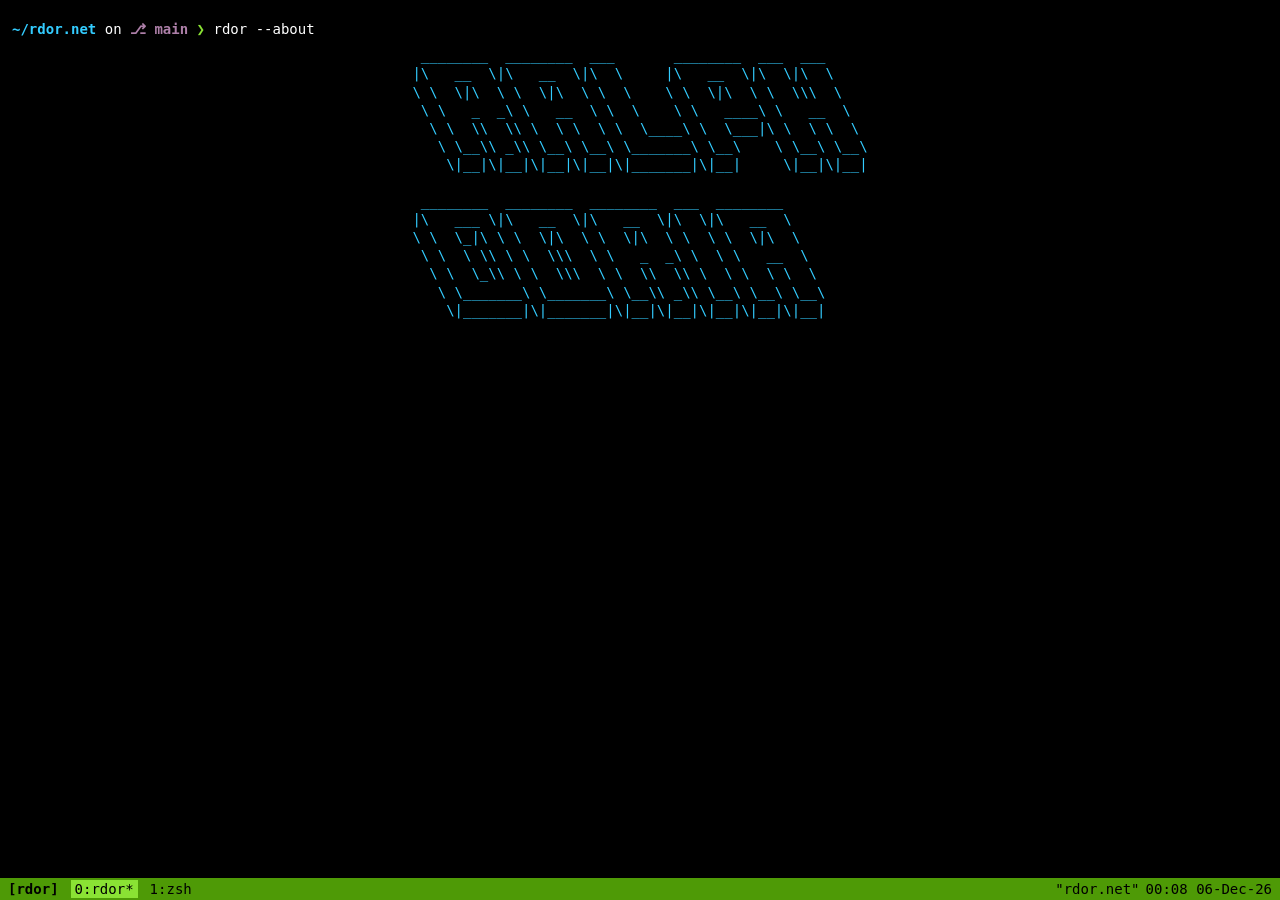
==== commit 30d5346e: "Add command typing & display animation" ====
--- a/index.html
+++ b/index.html
@@ -5,11 +5,16 @@
     <meta name="viewport" content="width=device-width, initial-scale=1.0">
     <title>rdor</title>
     <link rel="stylesheet" href="style.css">
+    <script>
+        // marks that JS is available so CSS can hide content for the boot
+        // animation; without JS the page renders fully, no animation
+        document.documentElement.classList.add('js');
+    </script>
 </head>
 <body>
     <div class="pane-wrap">
         <div class="pane" id="pane">
-            <p class="prompt"><span class="dir">~/rdor.net</span> on <span class="branch">⎇ main</span> <span class="arrow">❯</span> <span class="cmd">rdor --about</span></p>
+            <p class="prompt" id="prompt-in"><span class="dir">~/rdor.net</span> on <span class="branch">⎇ main</span> <span class="arrow">❯</span> <span class="cmd" id="cmd">rdor --about</span></p>
             <pre class="logo">
  ________  ________  ___       ________  ___  ___
 |\   __  \|\   __  \|\  \     |\   __  \|\  \|\  \
@@ -46,12 +51,12 @@
                 <p>Lua, C, C++, & AI-assisted development</p>
                 <p>&nbsp;</p>
                 <p><span class="key">CURRENTLY</span></p>
-                <p>Summer '26 — SWE intern @ Google.</p>
+                <p>Summer '26 — exploring interests</p>
                 <p>&nbsp;</p>
                 <p><span class="key">CONTACT</span></p>
                 <p><a href="https://github.com/ralphDoria" target="_blank" rel="noopener noreferrer">github.com/ralphDoria</a> · rpdoria[at]ucdavis[dot]edu · <a href="https://www.linkedin.com/in/ralphdoria" target="_blank" rel="noopener noreferrer">linkedin.com/in/ralphdoria</a></p>
             </div>
-            <p class="prompt"><span class="dir">~/rdor.net</span> on <span class="branch">⎇ main</span> <span class="arrow">❯</span> <span class="cursor"></span></p>
+            <p class="prompt" id="prompt-out"><span class="dir">~/rdor.net</span> on <span class="branch">⎇ main</span> <span class="arrow">❯</span> <span class="cursor"></span></p>
         </div>
         <span class="copy-mode" id="copy-mode"></span>
     </div>
@@ -88,6 +93,46 @@
         pane.addEventListener('scroll', updateCopyMode);
         window.addEventListener('resize', updateCopyMode);
         updateCopyMode();
+
+        const sleep = (ms) => new Promise((resolve) => setTimeout(resolve, ms));
+
+        async function boot() {
+            const promptIn = document.getElementById('prompt-in');
+            const cmd = document.getElementById('cmd');
+            const logo = document.querySelector('.logo');
+            const aboutLines = document.querySelectorAll('.about > p');
+            const promptOut = document.getElementById('prompt-out');
+
+            const cmdText = cmd.textContent;
+            cmd.textContent = '';
+
+            // prompt is there from the start; the command types right away
+            const cursor = document.createElement('span');
+            cursor.className = 'cursor';
+            promptIn.appendChild(cursor);
+            promptIn.style.display = 'block';
+            await sleep(250);
+
+            // the command gets typed out, keystrokes slightly uneven
+            for (const ch of cmdText) {
+                cmd.textContent += ch;
+                await sleep(20 + Math.random() * 35);
+            }
+            await sleep(300);
+
+            // enter: output flushes in quick bursts, line by line
+            cursor.remove();
+            logo.style.display = 'block';
+            await sleep(120);
+            for (const line of aboutLines) {
+                line.style.display = 'block';
+                await sleep(15 + Math.random() * 35);
+            }
+            await sleep(200);
+            promptOut.style.display = 'block';
+            updateCopyMode();
+        }
+        boot();
     </script>
 </body>
 </html>
--- a/style.css
+++ b/style.css
@@ -43,9 +43,10 @@
 }
 
 .about {
-    /* centered as a block, but text reads left-aligned within it */
-    width: fit-content;
-    max-width: 80ch;
+    /* centered as a block, but text reads left-aligned within it.
+       Fixed width (not fit-content) so the block doesn't start narrow and
+       jump wider while the boot animation reveals lines one by one. */
+    width: min(80ch, 100%);
     margin: 0 auto;
     text-align: left;
 }
@@ -162,3 +163,13 @@
 .about a:hover {
     color: #33ccff;
 }
+
+/* boot animation: content starts hidden and is revealed by the script.
+   Only applies when JS is available (html.js), so the page still renders
+   fully without JavaScript. */
+.js #prompt-in,
+.js .logo,
+.js .about > p,
+.js #prompt-out {
+    display: none;
+}
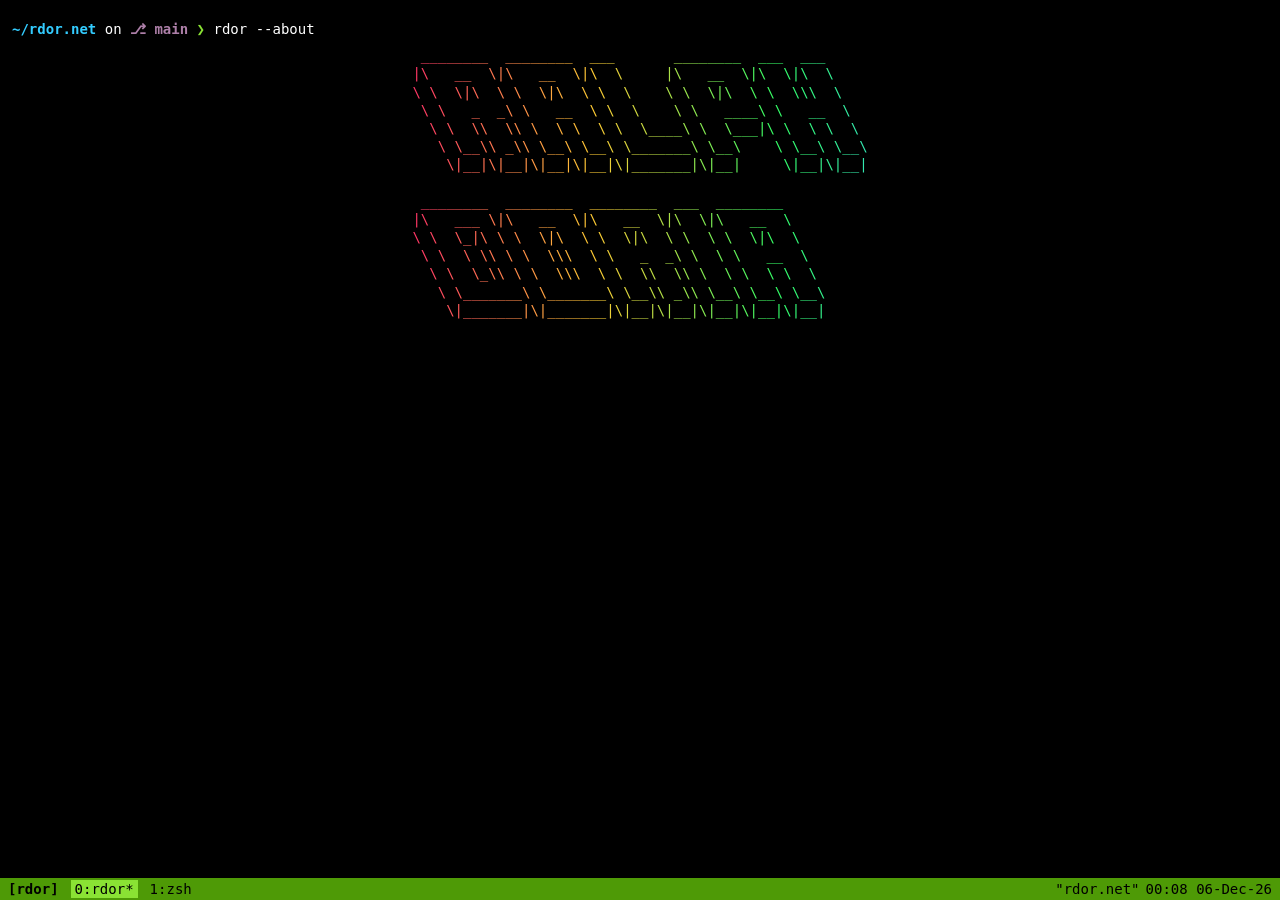
==== commit 5eedd71f: "Add RGB wave to ASCII text" ====
--- a/index.html
+++ b/index.html
@@ -33,7 +33,7 @@
     \|_______|\|_______|\|__|\|__|\|__|\|__|\|__|
             </pre>
             <div class="about">
-                <p>rdor v0.1.0 — Ralph Doria</p>
+                <p>rdor v0.19.0 — Ralph Doria</p>
                 <p>&nbsp;</p>
                 <p><span class="key">ABOUT</span></p>
                 <p>Incoming 2nd year at UC Davis studying computer science. Currently interested in Neurotech, AI/ML, & YC Agentic vertical B2B SaaSes.</p>
@@ -94,6 +94,9 @@
         window.addEventListener('resize', updateCopyMode);
         updateCopyMode();
 
+        console.log('%c' + document.querySelector('.logo').textContent, 'color: #33ccff');
+        console.log('%crdor v0.19.0 — thanks for peeking. github.com/ralphDoria', 'color: #8ae234');
+
         const sleep = (ms) => new Promise((resolve) => setTimeout(resolve, ms));
 
         async function boot() {
--- a/style.css
+++ b/style.css
@@ -149,6 +149,26 @@
     font-size: min(14px, calc((100vw - 40px) / 33));
 }
 
+/* RGB wave: the text is painted by a rainbow gradient that scrolls across it.
+   The gradient starts and ends on the same hue so the loop is seamless.
+   Gated behind @supports so unsupporting browsers keep the plain cyan. */
+@supports (-webkit-background-clip: text) or (background-clip: text) {
+    .logo {
+        background: linear-gradient(90deg, #ff3366, #ffcc33, #33ff66, #33ccff, #9933ff, #ff3366);
+        background-size: 200% auto;
+        -webkit-background-clip: text;
+        background-clip: text;
+        color: transparent;
+        animation: rgb-wave 6s linear infinite;
+    }
+}
+
+@keyframes rgb-wave {
+    to {
+        background-position: 200% center;
+    }
+}
+
 .key {
     color: #33ccff;
     font-weight: bold;
